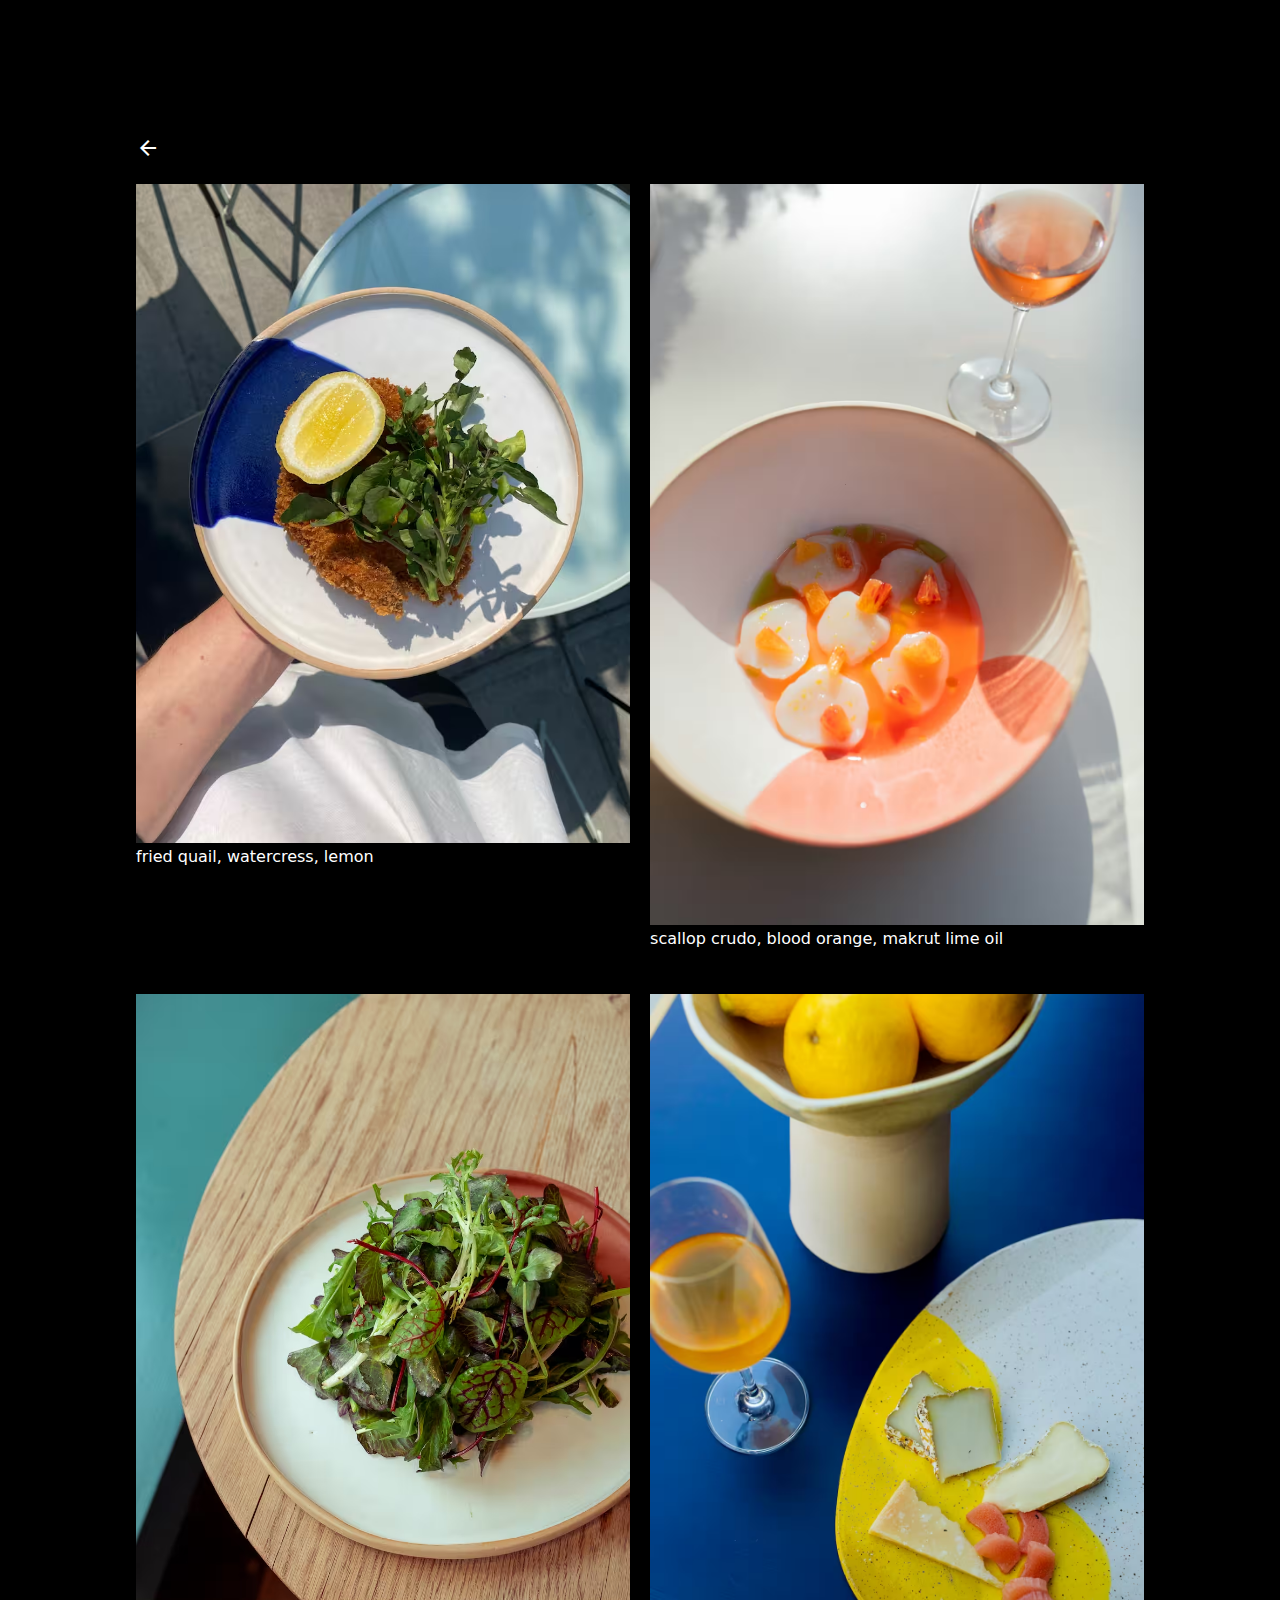
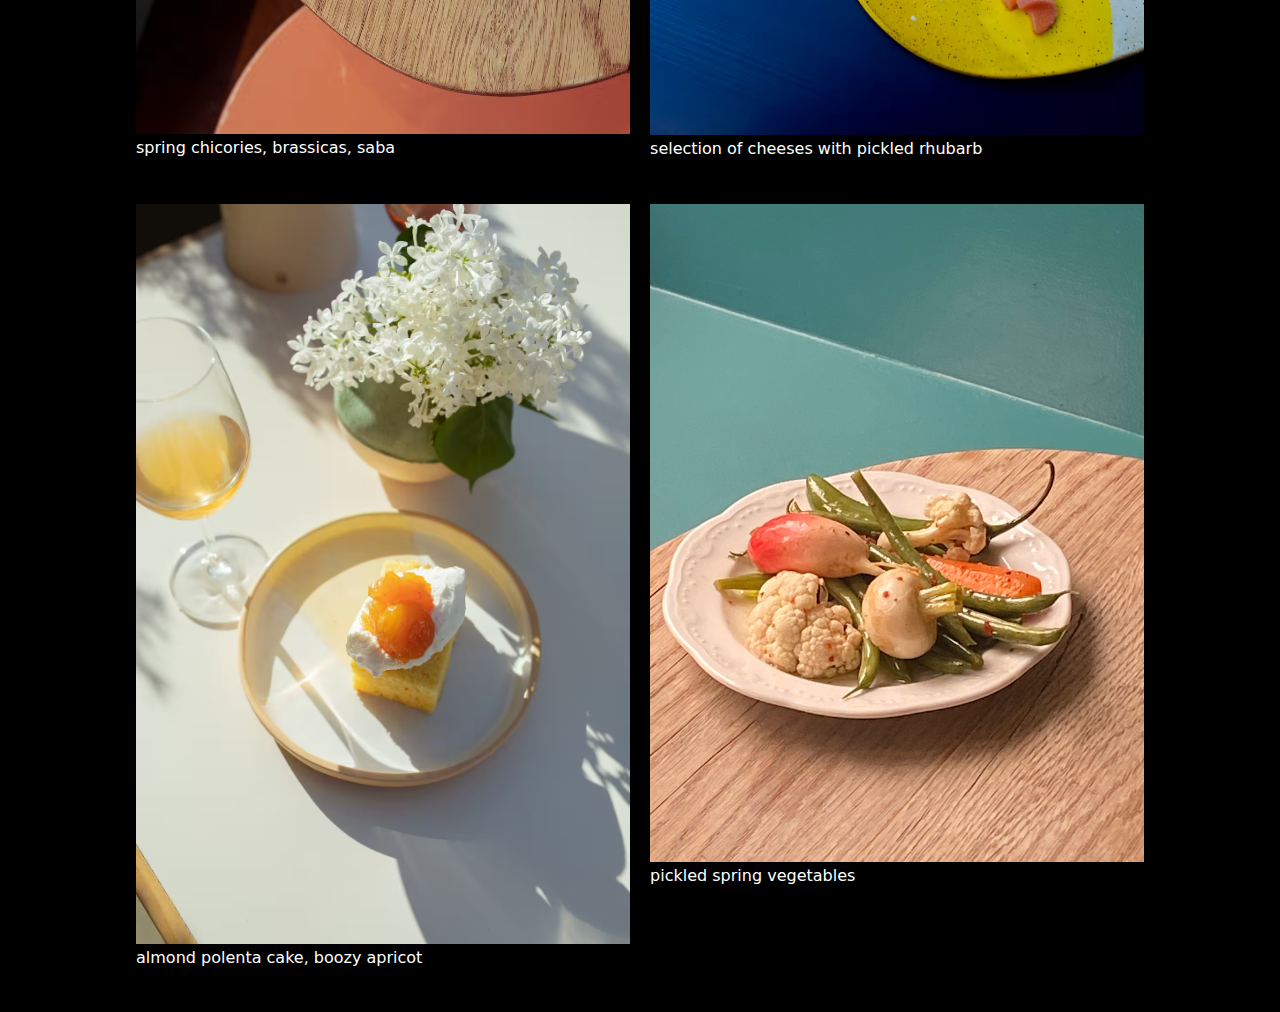
==== portfolio/cooking.html @ b500a4a0 "site" ====
<!DOCTYPE html>
<html lang="en">
  <head>
    <meta charset="UTF-8" />
    <meta name="viewport" content="width=device-width, initial-scale=1.0" />
    <title>cooking</title>
    <link rel="stylesheet" href="./cooking.css" />
    <link
      rel="stylesheet"
      href="https://fonts.googleapis.com/css2?family=Material+Symbols+Outlined:opsz,wght,FILL,GRAD@20..48,100..700,0..1,-50..200"
    />
  </head>
  <body>
    <a id="homepage__link" href="../index.html"
      ><span class="material-symbols-outlined"> arrow_back </span></a
    >
    <div id="cooking__collage">
      <div>
        <img
          loading="lazy"
          src="../assets/quail.avif"
          alt="deep fried quail, watercress, lemon"
          srcset=""
        />
        <p id="photoblurb">fried quail, watercress, lemon</p>
      </div>
      <div>
        <img
          loading="lazy"
          src="../assets/scallops.avif"
          alt="scallop crudo, blood orange, makrut lime oil"
          srcset=""
        />
        <p id="photoblurb">scallop crudo, blood orange, makrut lime oil</p>
      </div>
      <div>
        <img
          loading="lazy"
          src="../assets/saladverte.avif"
          alt="spring chicories, brassicas, saba"
          srcset=""
        />
        <p id="photoblurb">spring chicories, brassicas, saba</p>
      </div>
      <div>
        <img
          loading="lazy"
          src="../assets/cheese.avif"
          alt="selection of cheeses with pickled rhubarb"
          srcset=""
        />
        <p id="photoblurb">selection of cheeses with pickled rhubarb</p>
      </div>

      <div>
        <img
          loading="lazy"
          src="../assets/apricotcake.avif"
          alt="almond polenta cake, boozy apricot"
          srcset=""
        />
        <p id="photoblurb">almond polenta cake, boozy apricot</p>
      </div>
      <div>
        <img
          loading="lazy"
          src="../assets/giardiniera.avif"
          alt="pickled spring vegetables"
          srcset=""
        />
        <p id="photoblurb">pickled spring vegetables</p>
      </div>
    </div>
  </body>
</html>
---- portfolio/cooking.css ----
html {
  width: 100dvw;
  background-color: black;
  color: white;
  font-family: Inter, system-ui, Avenir, Helvetica, Arial, sans-serif;
}

body {
  padding: 10%;
}

#homepage__link {
  color: inherit;
  text-decoration: none;
}

#cooking__collage {
  display: grid;
  grid-template-columns: repeat(2, 1fr);
  gap: 2%;
  margin-top: 2%;
}

@media screen and (max-width: 480px) {
  #cooking__collage {
    display: grid;
    grid-template-columns: 1fr;
  }
}

img {
  height: auto;
  width: 100%;
}

#photoblurb {
  margin: 0;
}

@media screen and (max-width: 480px) {
  #cooking__collage img {
    height: auto;
    width: 100%;
  }
}
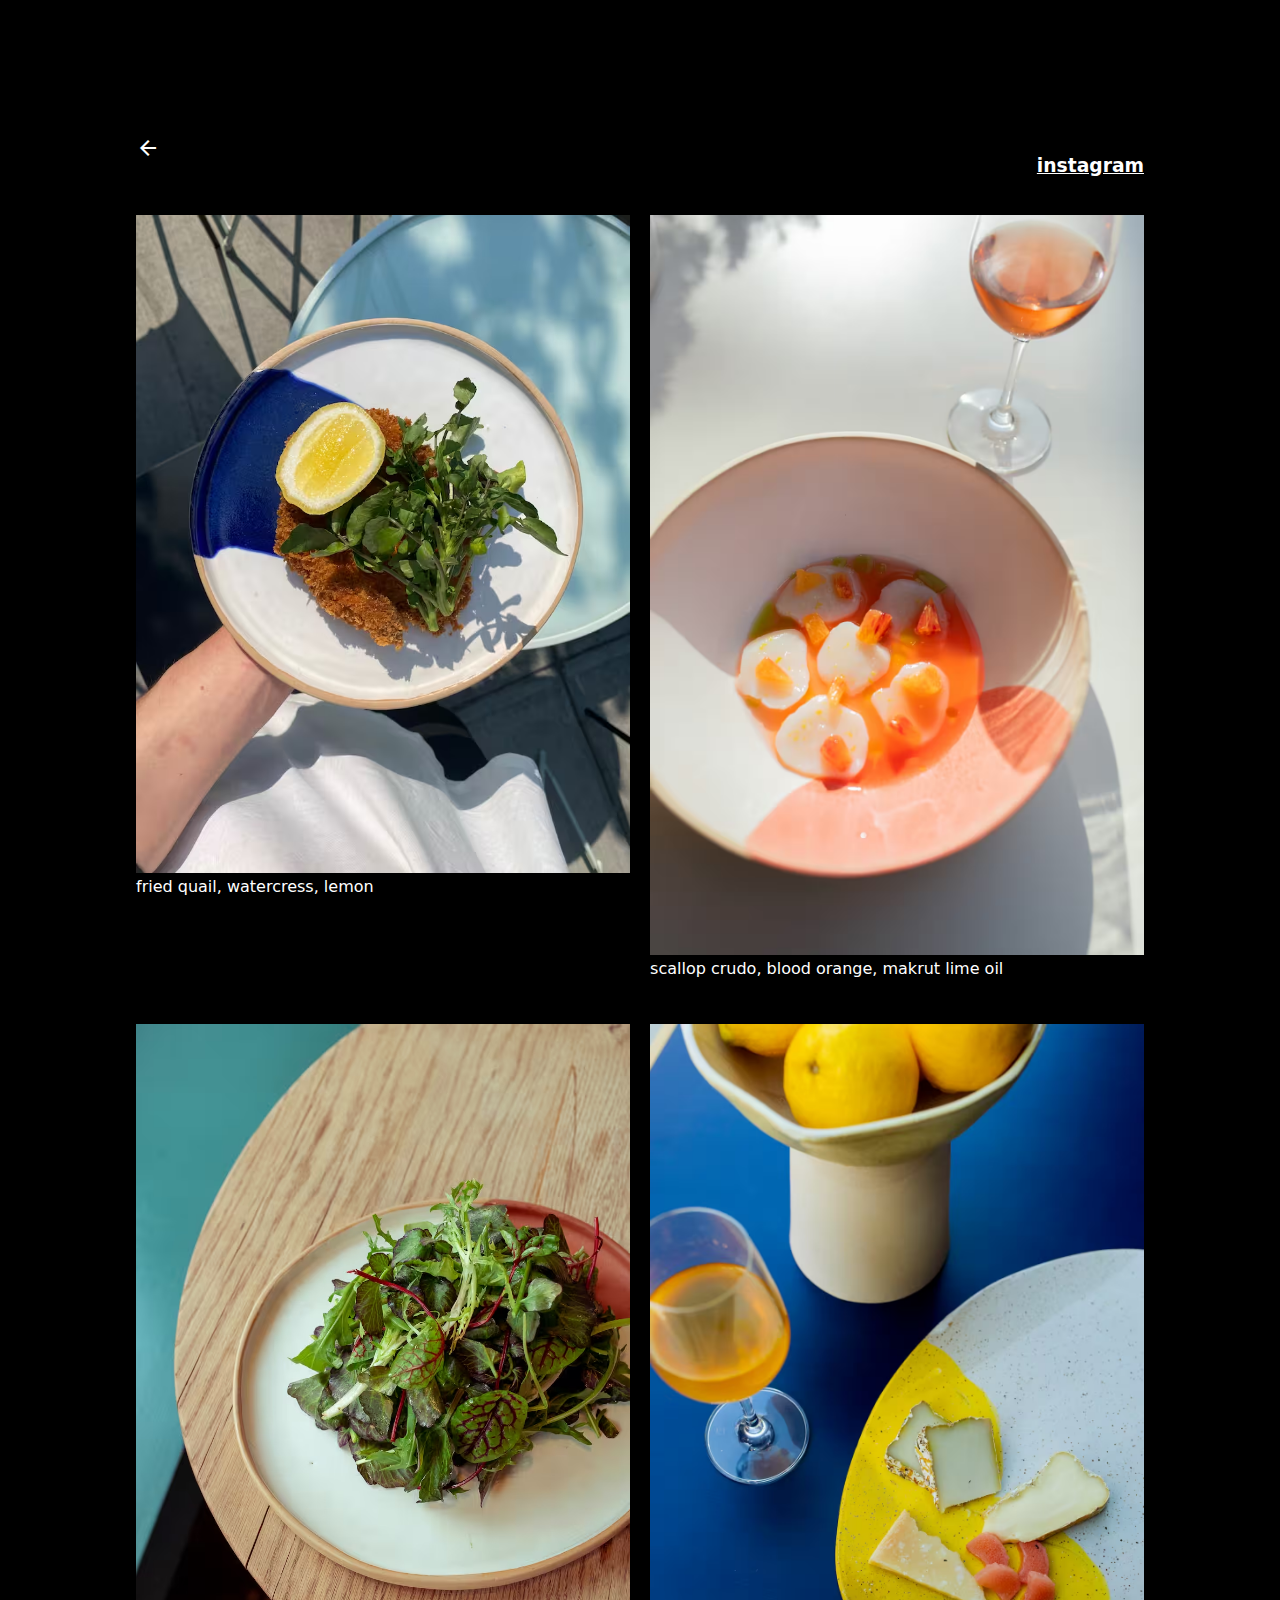
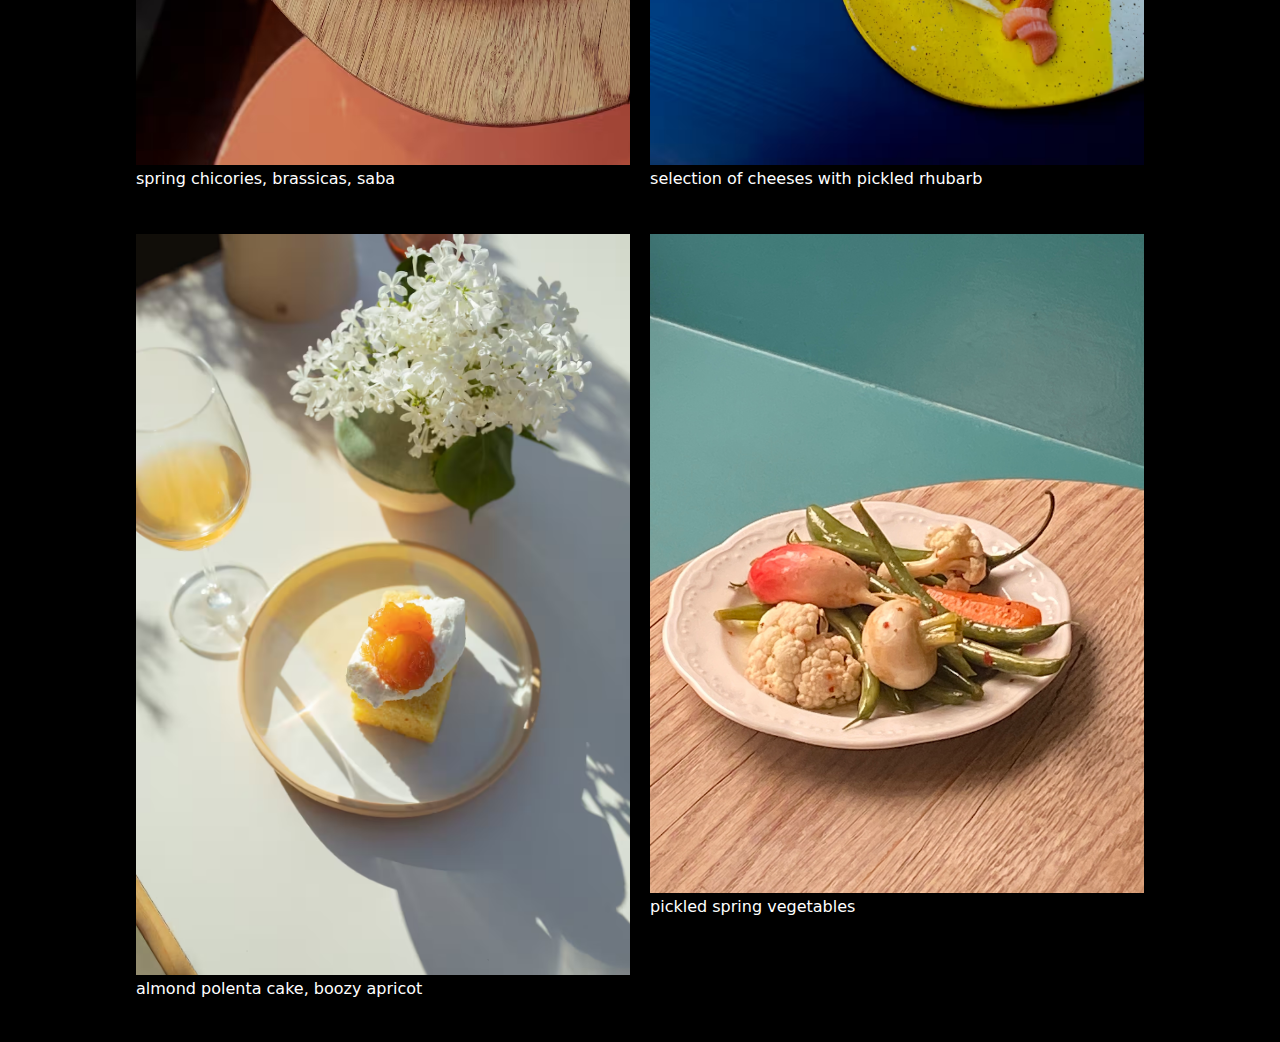
==== commit ddfdcc88: "improvements" ====
--- a/portfolio/cooking.html
+++ b/portfolio/cooking.html
@@ -11,13 +11,18 @@
     />
   </head>
   <body>
-    <a id="homepage__link" href="../index.html"
-      ><span class="material-symbols-outlined"> arrow_back </span></a
-    >
+    <nav id="top__nav">
+      <a id="homepage__link" href="../index.html"
+        ><span class="material-symbols-outlined"> arrow_back </span></a
+      >
+
+      <a target="_blank" href="https://www.instagram.com/internet.john/"
+        ><h3>instagram</h3></a
+      >
+    </nav>
     <div id="cooking__collage">
       <div>
         <img
-          loading="lazy"
           src="../assets/quail.avif"
           alt="deep fried quail, watercress, lemon"
           srcset=""
@@ -26,7 +31,6 @@
       </div>
       <div>
         <img
-          loading="lazy"
           src="../assets/scallops.avif"
           alt="scallop crudo, blood orange, makrut lime oil"
           srcset=""
--- a/portfolio/cooking.css
+++ b/portfolio/cooking.css
@@ -14,18 +14,20 @@
   text-decoration: none;
 }
 
+#top__nav {
+  display: flex;
+  justify-content: space-between;
+
+  > a {
+    color: inherit;
+  }
+}
+
 #cooking__collage {
   display: grid;
   grid-template-columns: repeat(2, 1fr);
   gap: 2%;
   margin-top: 2%;
-}
-
-@media screen and (max-width: 480px) {
-  #cooking__collage {
-    display: grid;
-    grid-template-columns: 1fr;
-  }
 }
 
 img {
@@ -38,8 +40,7 @@
 }
 
 @media screen and (max-width: 480px) {
-  #cooking__collage img {
-    height: auto;
-    width: 100%;
+  #cooking__collage {
+    display: block;
   }
 }
